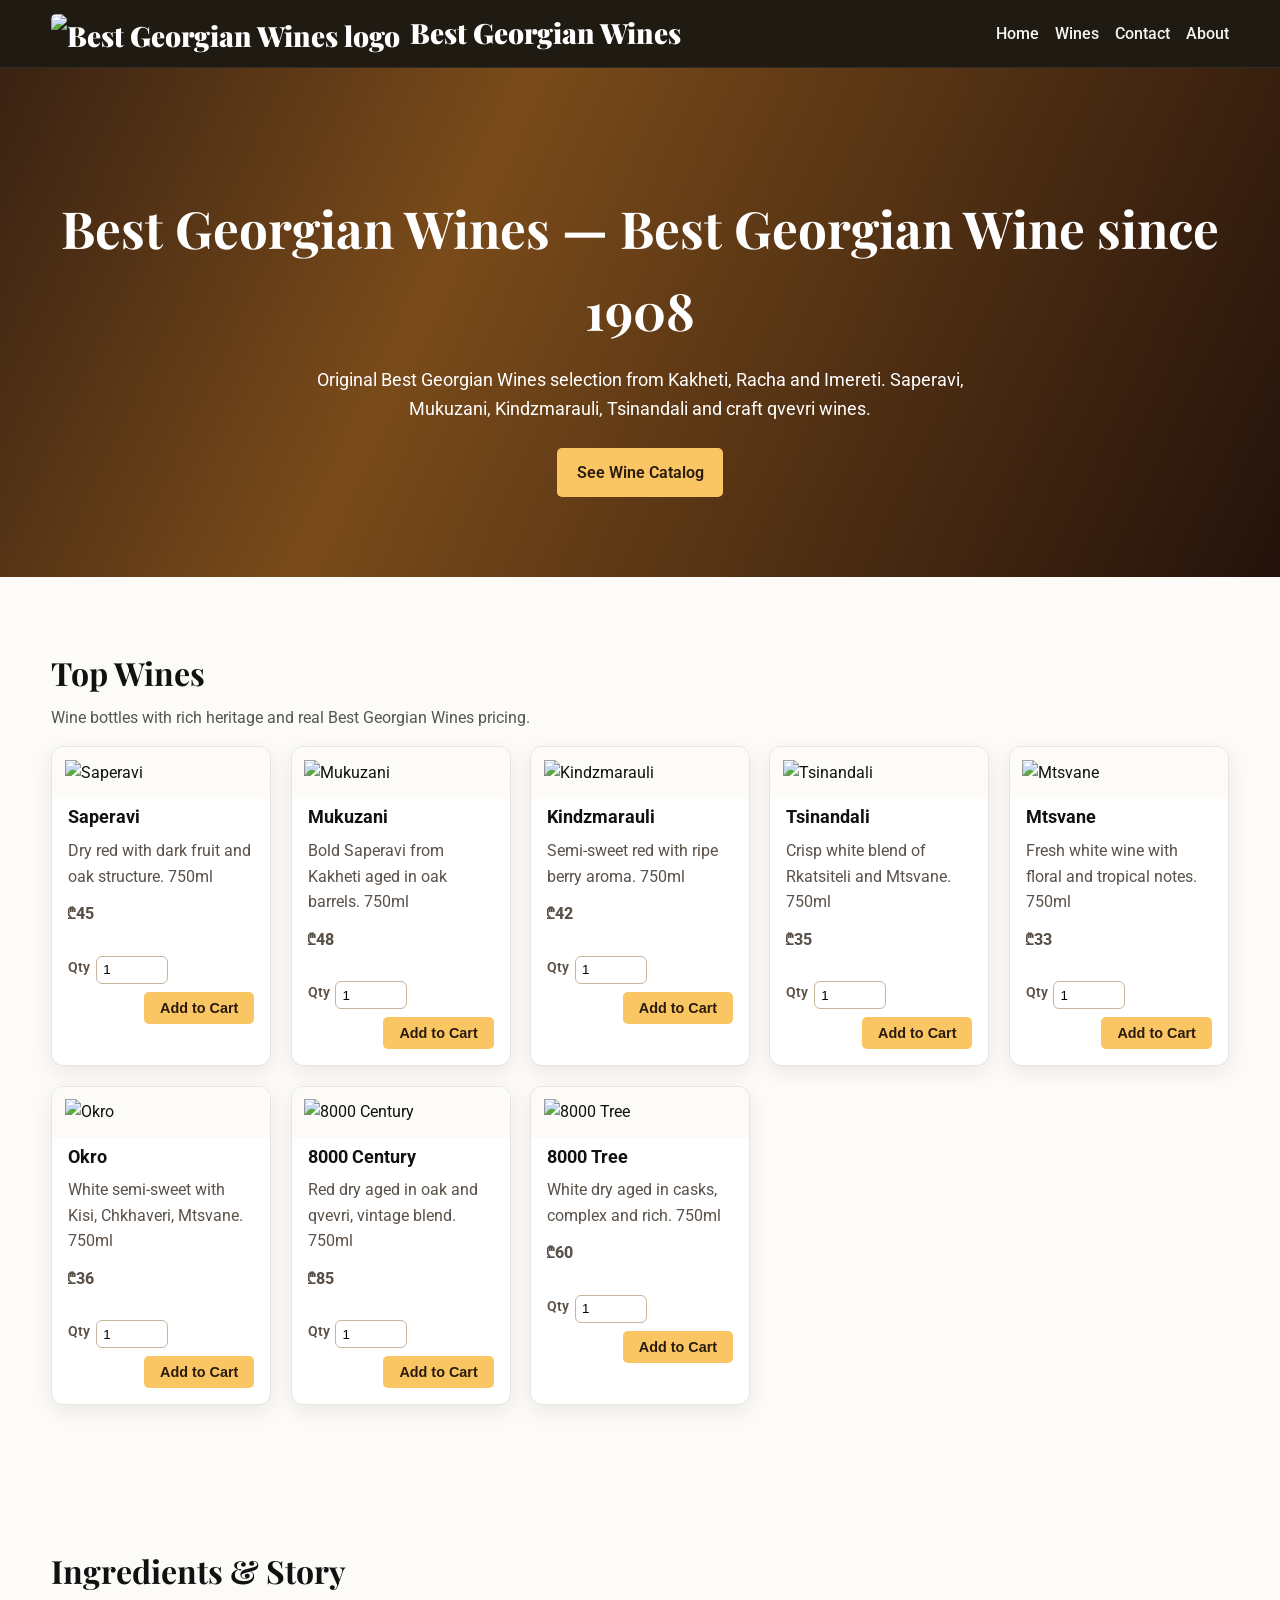
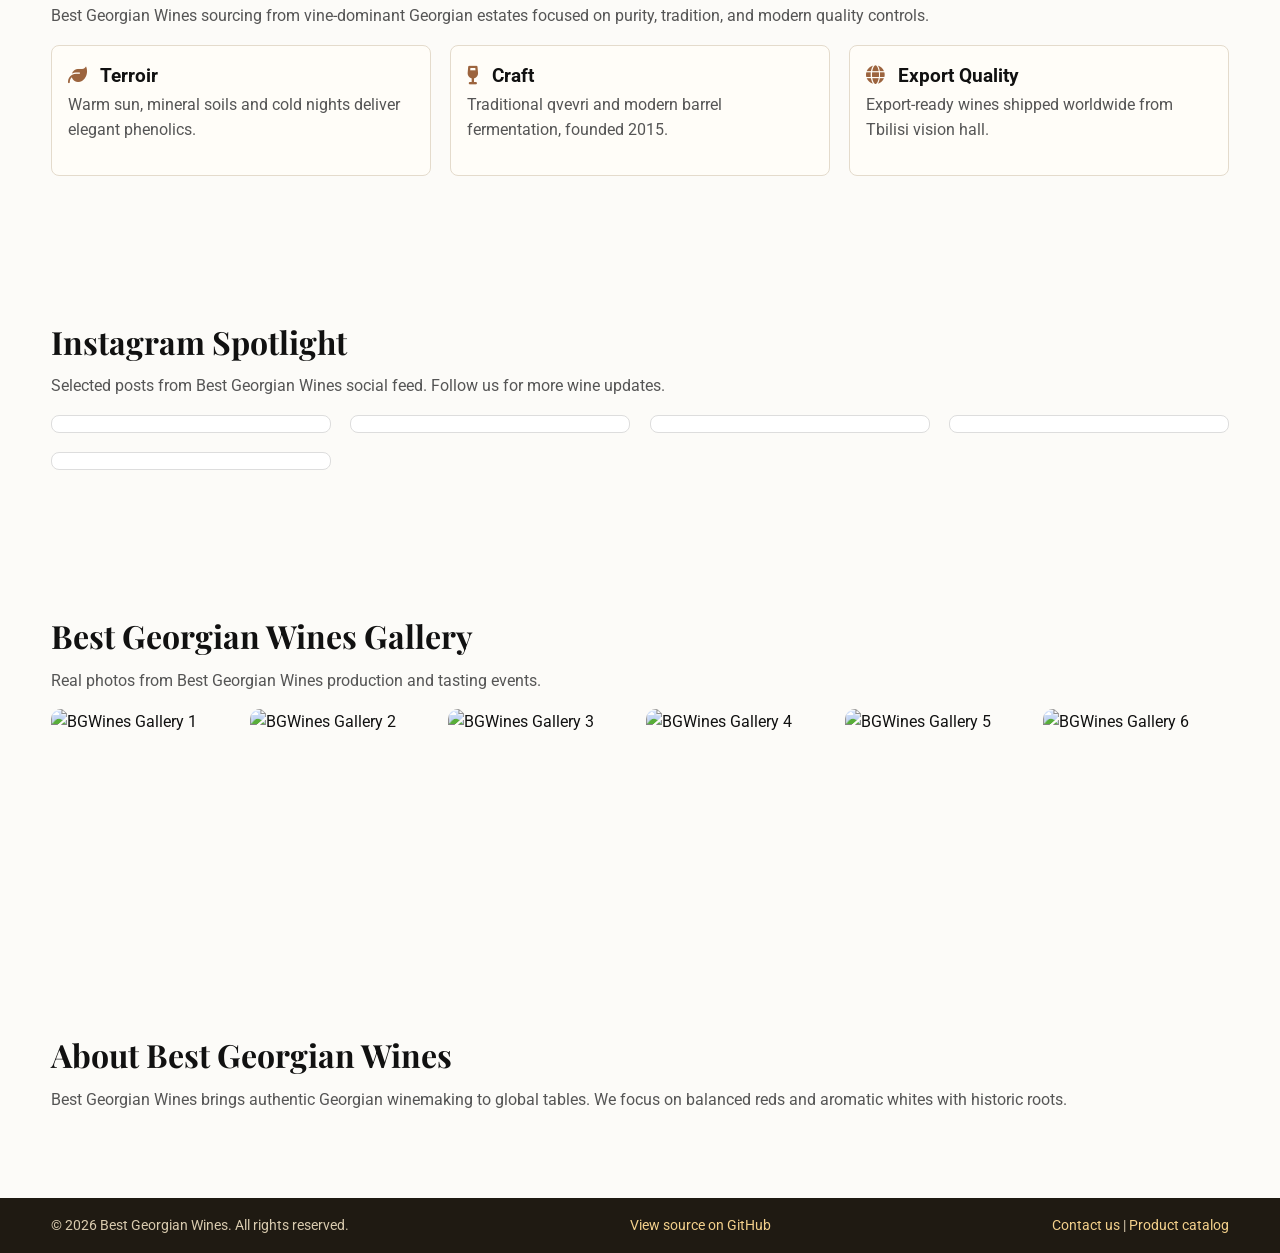
==== index.html @ 97e9dd84 "Add files via upload" ====
<!DOCTYPE html>
<html lang="en">
<head>
  <meta charset="UTF-8" />
  <meta name="viewport" content="width=device-width, initial-scale=1.0" />
  <title>Best Georgian Wines - Premium Georgian Wines</title>
  <meta name="description" content="Best Georgian Wines: Georgian wine shop with premium wine bottles, updated inventory, and fast delivery." />
  <meta name="keywords" content="Best Georgian Wines, Georgian wine, red wine, white wine, wine bottles, wine prices" />
  <meta name="author" content="Best Georgian Wines" />
  <meta property="og:title" content="Best Georgian Wines - Premium Georgian Wines" />
  <meta property="og:description" content="Discover Best Georgian Wines selection of Georgian wines with best value and quality." />
  <meta property="og:type" content="website" />
  <meta property="og:url" content="https://github.com/USERNAME/BGWines" />
  <meta property="og:image" content="https://www.bgw.com.ge/static/images/logo.png" />
  <link rel="stylesheet" href="styles.css" />
  <link rel="preconnect" href="https://fonts.googleapis.com" />
  <link rel="preconnect" href="https://fonts.gstatic.com" crossorigin />
  <link href="https://fonts.googleapis.com/css2?family=Playfair+Display:wght@600;700;900&family=Roboto:wght@300;400;500;700&display=swap" rel="stylesheet" />
  <link rel="stylesheet" href="https://cdnjs.cloudflare.com/ajax/libs/font-awesome/6.5.0/css/all.min.css" integrity="sha512-K45Kp3wMkV1c1zC3tYBf1laKA2wYqdzton27+6fGA6sTJsCBJ7NwtJwQvYUIK7pQ2N0eTG5XUuVJlenR4pI5FQ==" crossorigin="anonymous" referrerpolicy="no-referrer" />
</head>
<body>
  <header class="site-header">
    <div class="container header-inner">
      <a class="brand" href="index.html">
        <img class="brand-logo" src="https://www.bgw.com.ge/images/logo1.png" alt="Best Georgian Wines logo" /> Best Georgian Wines
      </a>
      <button class="burger" id="burgerBtn" aria-label="Toggle navigation">
        <span></span><span></span><span></span>
      </button>
      <nav class="main-nav" id="mainNav" aria-label="Main site navigation">
        <a href="index.html">Home</a>
        <a href="wines.html">Wines</a>
        <a href="contact.html">Contact</a>
        <a href="#about">About</a>
      </nav>
    </div>
  </header>

  <main>
    <section class="hero" id="home">
      <div class="container">
        <h1>Best Georgian Wines — Best Georgian Wine since 1908</h1>
        <p>Original Best Georgian Wines selection from Kakheti, Racha and Imereti. Saperavi, Mukuzani, Kindzmarauli, Tsinandali and craft qvevri wines.</p>
        <a class="btn" href="wines.html">See Wine Catalog</a>
      </div>
    </section>

    <section class="section" id="top-wines">
      <div class="container">
        <h2>Top Wines</h2>
        <p>Wine bottles with rich heritage and real Best Georgian Wines pricing.</p>
        <div class="grid cards">
          <article class="card">
            <img src="https://i.ibb.co/LRXdXp4/botli.png" alt="Saperavi" />
            <h3>Saperavi</h3>
            <p>Dry red with dark fruit and oak structure. 750ml</p>
            <p class="price">₾45</p>
            <button class="btn btn-sm" onclick="toastAlert('Added Saperavi to cart')">Add to Cart</button>
          </article>
          <article class="card">
            <img src="https://www.bgw.com.ge/wines/mukuzani.jpg" alt="Mukuzani" />
            <h3>Mukuzani</h3>
            <p>Bold Saperavi from Kakheti aged in oak barrels. 750ml</p>
            <p class="price">₾48</p>
            <button class="btn btn-sm" onclick="toastAlert('Added Mukuzani to cart')">Add to Cart</button>
          </article>
          <article class="card">
            <img src="https://www.bgw.com.ge/wines/kindzmarauli.png" alt="Kindzmarauli" />
            <h3>Kindzmarauli</h3>
            <p>Semi-sweet red with ripe berry aroma. 750ml</p>
            <p class="price">₾42</p>
            <button class="btn btn-sm" onclick="toastAlert('Added Kindzmarauli to cart')">Add to Cart</button>
          </article>
          <article class="card">
            <img src="https://www.bgw.com.ge/wines/tsinandali.jpg" alt="Tsinandali" />
            <h3>Tsinandali</h3>
            <p>Crisp white blend of Rkatsiteli and Mtsvane. 750ml</p>
            <p class="price">₾35</p>
            <button class="btn btn-sm" onclick="toastAlert('Added Tsinandali to cart')">Add to Cart</button>
          </article>
          <article class="card">
            <img src="https://www.bgw.com.ge/wines/mtsvane.png" alt="Mtsvane" />
            <h3>Mtsvane</h3>
            <p>Fresh white wine with floral and tropical notes. 750ml</p>
            <p class="price">₾33</p>
            <button class="btn btn-sm" onclick="toastAlert('Added Mtsvane to cart')">Add to Cart</button>
          </article>
          <article class="card">
            <img src="https://www.bgw.com.ge/wines/okro.png" alt="Okro" />
            <h3>Okro</h3>
            <p>White semi-sweet with Kisi, Chkhaveri, Mtsvane. 750ml</p>
            <p class="price">₾36</p>
            <button class="btn btn-sm" onclick="toastAlert('Added Okro to cart')">Add to Cart</button>
          </article>
          <article class="card">
            <img src="https://www.bgw.com.ge/wines/8000.png" alt="8000 Century" />
            <h3>8000 Century</h3>
            <p>Red dry aged in oak and qvevri, vintage blend. 750ml</p>
            <p class="price">₾85</p>
            <button class="btn btn-sm" onclick="toastAlert('Added 8000 Century to cart')">Add to Cart</button>
          </article>
          <article class="card">
            <img src="https://www.bgw.com.ge/wines/tree.png" alt="8000 Tree" />
            <h3>8000 Tree</h3>
            <p>White dry aged in casks, complex and rich. 750ml</p>
            <p class="price">₾60</p>
            <button class="btn btn-sm" onclick="toastAlert('Added 8000 Tree to cart')">Add to Cart</button>
          </article>
        </div>
      </div>
    </section>

    <section class="section" id="wine-ingredients">
      <div class="container">
        <h2>Ingredients & Story</h2>
        <p>Best Georgian Wines sourcing from vine-dominant Georgian estates focused on purity, tradition, and modern quality controls.</p>
        <div class="grid info-grid">
          <article>
            <h3><i class="fa-solid fa-leaf"></i> Terroir</h3>
            <p>Warm sun, mineral soils and cold nights deliver elegant phenolics.</p>
          </article>
          <article>
            <h3><i class="fa-solid fa-wine-glass"></i> Craft</h3>
            <p>Traditional qvevri and modern barrel fermentation, founded 2015.</p>
          </article>
          <article>
            <h3><i class="fa-solid fa-globe"></i> Export Quality</h3>
            <p>Export-ready wines shipped worldwide from Tbilisi vision hall.</p>
          </article>
        </div>
      </div>
    </section>

    <section class="section" id="instagram">
      <div class="container">
        <h2>Instagram Spotlight</h2>
        <p>Selected posts from Best Georgian Wines social feed. Follow us for more wine updates.</p>
        <div class="grid instagram-grid">
          <div class="insta-card">
            <blockquote class="instagram-media" data-instgrm-permalink="https://www.instagram.com/p/CCD2QFFBnHV/" data-instgrm-version="14"></blockquote>
          </div>
          <div class="insta-card">
            <blockquote class="instagram-media" data-instgrm-permalink="https://www.instagram.com/p/CAfWMeUnez_/" data-instgrm-version="14"></blockquote>
          </div>
          <div class="insta-card">
            <blockquote class="instagram-media" data-instgrm-permalink="https://www.instagram.com/p/BkyDo7dBU_l/" data-instgrm-version="14"></blockquote>
          </div>
          <div class="insta-card">
            <blockquote class="instagram-media" data-instgrm-permalink="https://www.instagram.com/p/BeM6cTvhVzN/" data-instgrm-version="14"></blockquote>
          </div>
          <div class="insta-card">
            <blockquote class="instagram-media" data-instgrm-permalink="https://www.instagram.com/p/BXiFgDPglPr/" data-instgrm-version="14"></blockquote>
          </div>
        </div>
      </div>
    </section>

    <section class="section" id="gallery">
      <div class="container">
        <h2>Best Georgian Wines Gallery</h2>
        <p>Real photos from Best Georgian Wines production and tasting events.</p>
        <div class="grid gallery-grid">
          <img src="https://www.bgw.com.ge/gallery/1.jpeg" alt="BGWines Gallery 1" />
          <img src="https://www.bgw.com.ge/gallery/2.jpeg" alt="BGWines Gallery 2" />
          <img src="https://www.bgw.com.ge/gallery/3.jpeg" alt="BGWines Gallery 3" />
          <img src="https://www.bgw.com.ge/gallery/4.jpeg" alt="BGWines Gallery 4" />
          <img src="https://www.bgw.com.ge/gallery/5.jpeg" alt="BGWines Gallery 5" />
          <img src="https://www.bgw.com.ge/gallery/6.jpeg" alt="BGWines Gallery 6" />
        </div>
      </div>
    </section>

    <section class="section" id="about">
      <div class="container">
        <h2>About Best Georgian Wines</h2>
        <p>Best Georgian Wines brings authentic Georgian winemaking to global tables. We focus on balanced reds and aromatic whites with historic roots.</p>
      </div>
    </section>
  </main>

  <footer class="site-footer">
    <div class="container footer-inner">
      <p>© 2026 Best Georgian Wines. All rights reserved.</p>
      <p><a href="https://github.com/USERNAME/BGWines" target="_blank" rel="noopener noreferrer">View source on GitHub</a></p>
      <p><a href="contact.html">Contact us</a> | <a href="wines.html">Product catalog</a></p>
    </div>
  </footer>

  <script async src="https://www.instagram.com/embed.js"></script>
  <script src="script.js" defer></script>
</body>
</html>
---- styles.css ----
/* Global styles */
* {box-sizing: border-box; margin: 0; padding: 0;}
html {font-family: 'Roboto', sans-serif; color: #111; scroll-behavior: smooth; }
body {line-height: 1.6; background: #fcfbf8; min-height: 100vh; }
.container {width: min(1200px, 92%); margin: 0 auto;}
.site-header {background: #1f1a12; color: #fff; position: sticky; top: 0; z-index: 100; border-bottom: 1px solid rgba(255,255,255,.08);}
.header-inner {display: flex; justify-content: space-between; align-items: center; gap: 1rem; padding: 0.7rem 0;}
.brand {font-family: 'Playfair Display', serif; font-size: 1.75rem; text-decoration: none; color: #fff; font-weight: 900; display: inline-flex; align-items: center; gap: 0.6rem;}
.brand-logo {height: 40px; width: auto; border-radius: 5px;}
.main-nav {display: flex; gap: 1rem; align-items: center;}
.main-nav a {text-decoration: none; color: #f4f4f2; font-weight: 500; position: relative;}
.main-nav a:hover, .main-nav a:focus {color: #f3d08b;}
.main-nav a::after {content: ''; position: absolute; left: 0; bottom: -4px; height: 2px; width: 0; background: #f3d08b; transition: width 0.25s ease;}
.main-nav a:hover::after, .main-nav a:focus::after {width: 100%;}
.burger {display: none; background: transparent; border: none; flex-direction: column; gap: 5px; cursor: pointer;}
.burger span {width: 24px; height: 3px; background: #fff; border-radius: 2px; display: block; transition: transform 0.25s ease;}
.hero {padding: 120px 0 80px; background: linear-gradient(115deg, #392212 0%, #7a4b1a 35%, #23120b 100%); color: #fff;}
.hero .container {text-align: center;}
.hero h1 {font-size: clamp(2rem, 5vw, 3.2rem); margin-bottom: 0.8rem; font-family: 'Playfair Display', serif;}
.hero p {font-size: 1.15rem; max-width: 700px; margin: 0 auto 1.5rem;}
.btn {display: inline-flex; align-items: center; justify-content: center; background: #f9c663; color: #2a1b0f; padding: 0.75rem 1.2rem; border: 0; border-radius: 5px; cursor: pointer; text-decoration: none; font-weight: 600; transition: transform 0.25s ease, background 0.25s ease;}
.btn:hover, .btn:focus {transform: translateY(-2px); background: #fee0a8;}
.btn-sm {padding: 0.5rem 1rem; font-size: 0.9rem;}
.section {padding: 70px 0;}
.section h2 {font-family: 'Playfair Display', serif; font-size: 2rem; margin-bottom: 0.4rem;}
.section p {margin-bottom: 1rem; color: #555;}
.grid {display: grid; gap: 1.2rem;}
.cards {grid-template-columns: repeat(auto-fit, minmax(220px, 1fr));}
.card {background: #fff; border: 1px solid #e7e4e1; border-radius: 12px; overflow: hidden; box-shadow: 0 6px 20px rgba(21,17,14,0.08); transition: transform 0.25s ease, box-shadow 0.25s ease;}
.card:hover {transform: translateY(-6px); box-shadow: 0 10px 26px rgba(21,17,14,0.12);}
.card img {width: 100%; max-height: 220px; height: auto; object-fit: contain; display: block; padding: 0.8rem; background: #fcfbf8;}
.card h3 {margin: 0.3rem 1rem 0.4rem; font-size: 1.1rem;}
.card p {margin: 0 1rem 0.75rem; color: #5a5149;}
.card-actions {margin: 0 1rem 1rem; display: flex; align-items: center; gap: 0.5rem; flex-wrap: wrap;}
.card-actions label {font-size: 0.85rem; color: #5e5147; display: flex; align-items: center; gap: 0.35rem;}
.qty-input {width: 72px; padding: 0.35rem 0.4rem; border: 1px solid #c7b49d; border-radius: 6px;}
.card-actions button {margin-left: auto;}
.price {margin: 0 1rem 1rem; font-weight: 800; color: #8f3622;}
.info-grid {grid-template-columns: repeat(auto-fit, minmax(180px, 1fr));}
.info-grid article {border: 1px solid #e4dbcc; padding: 1rem; background: #fffdf8; border-radius: 8px;}
.info-grid i {color: #9c643e; margin-right: 0.5rem;}
.instagram-grid {grid-template-columns: repeat(auto-fit, minmax(250px, 1fr));}
.insta-card {background: #fff; border: 1px solid #ddd; border-radius: 8px; padding: 0.5rem;}
.instagram-showcase {display: grid; grid-template-columns: 1.8fr 1fr; gap: 1rem; align-items: start;}
.instagram-showcase .instagram-big img, .instagram-showcase .instagram-side img {width: 100%; height: auto; border-radius: 10px; object-fit: cover;}
.instagram-showcase .instagram-side {display: grid; grid-template-columns: 1fr; gap: 0.8rem;}
.instagram-showcase .instagram-side a {display: block;}
.gallery-grid {grid-template-columns: repeat(auto-fit,minmax(160px,1fr)); gap: 0.8rem;}
.gallery-grid img {width: 100%; border-radius: 10px; object-fit: cover; height: 180px;}
.site-footer {background: #1f1a12; color: #d8caae; padding: 1rem 0;}
.footer-inner {display: flex; justify-content: space-between; align-items: center; gap: 1rem; flex-wrap: wrap; font-size: 0.9rem;}
.footer-inner a {color: #f3d08b; text-decoration: none;}
.footer-inner a:hover {text-decoration: underline;}
.contact-info {margin-top: 1.5rem; color: #3d3328;}
.contact-info p {margin: 0.5rem 0;}
.contact-info i {margin-right: 0.5rem;}
form {margin-top: 1rem; background: #fff; padding: 1rem; border: 1px solid #ded6c8; border-radius: 8px;}
label {display: block; margin-top: 0.8rem; font-weight: 600; color: #2d2319;}
input, textarea {width: 100%; padding: 0.7rem; margin-top: 0.25rem; border: 1px solid #b2a697; border-radius: 6px;}
input:focus, textarea:focus {outline: 2px solid #f3d08b; border-color: #d6b58b;}
@media (max-width: 1024px) { .header-inner {padding: 0.7rem 0; } }
@media (max-width: 768px) {
  .main-nav {position: absolute; top: 64px; right: 0; background: #1f1a12; flex-direction: column; width: 220px; height: 0; overflow: hidden; transition: height 0.3s ease; border-left: 1px solid rgba(255,255,255,.1);}
  .main-nav.open {height: 180px;}
  .main-nav a {padding: 0.75rem 1rem;}
  .burger {display: flex;}
  .hero {padding: 100px 0 60px;}
  .footer-inner {flex-direction: column; text-align: center;}
}
@media (max-width: 480px) {
  .hero p {font-size: 1rem;}
  .section h2 {font-size: 1.6rem;}
  .cards {grid-template-columns: 1fr;}
}
@media (max-width: 320px) {
  .brand {font-size: 1.4rem;}
  .hero h1 {font-size: 1.8rem;}
  .btn {padding: 0.6rem 1rem;}
}
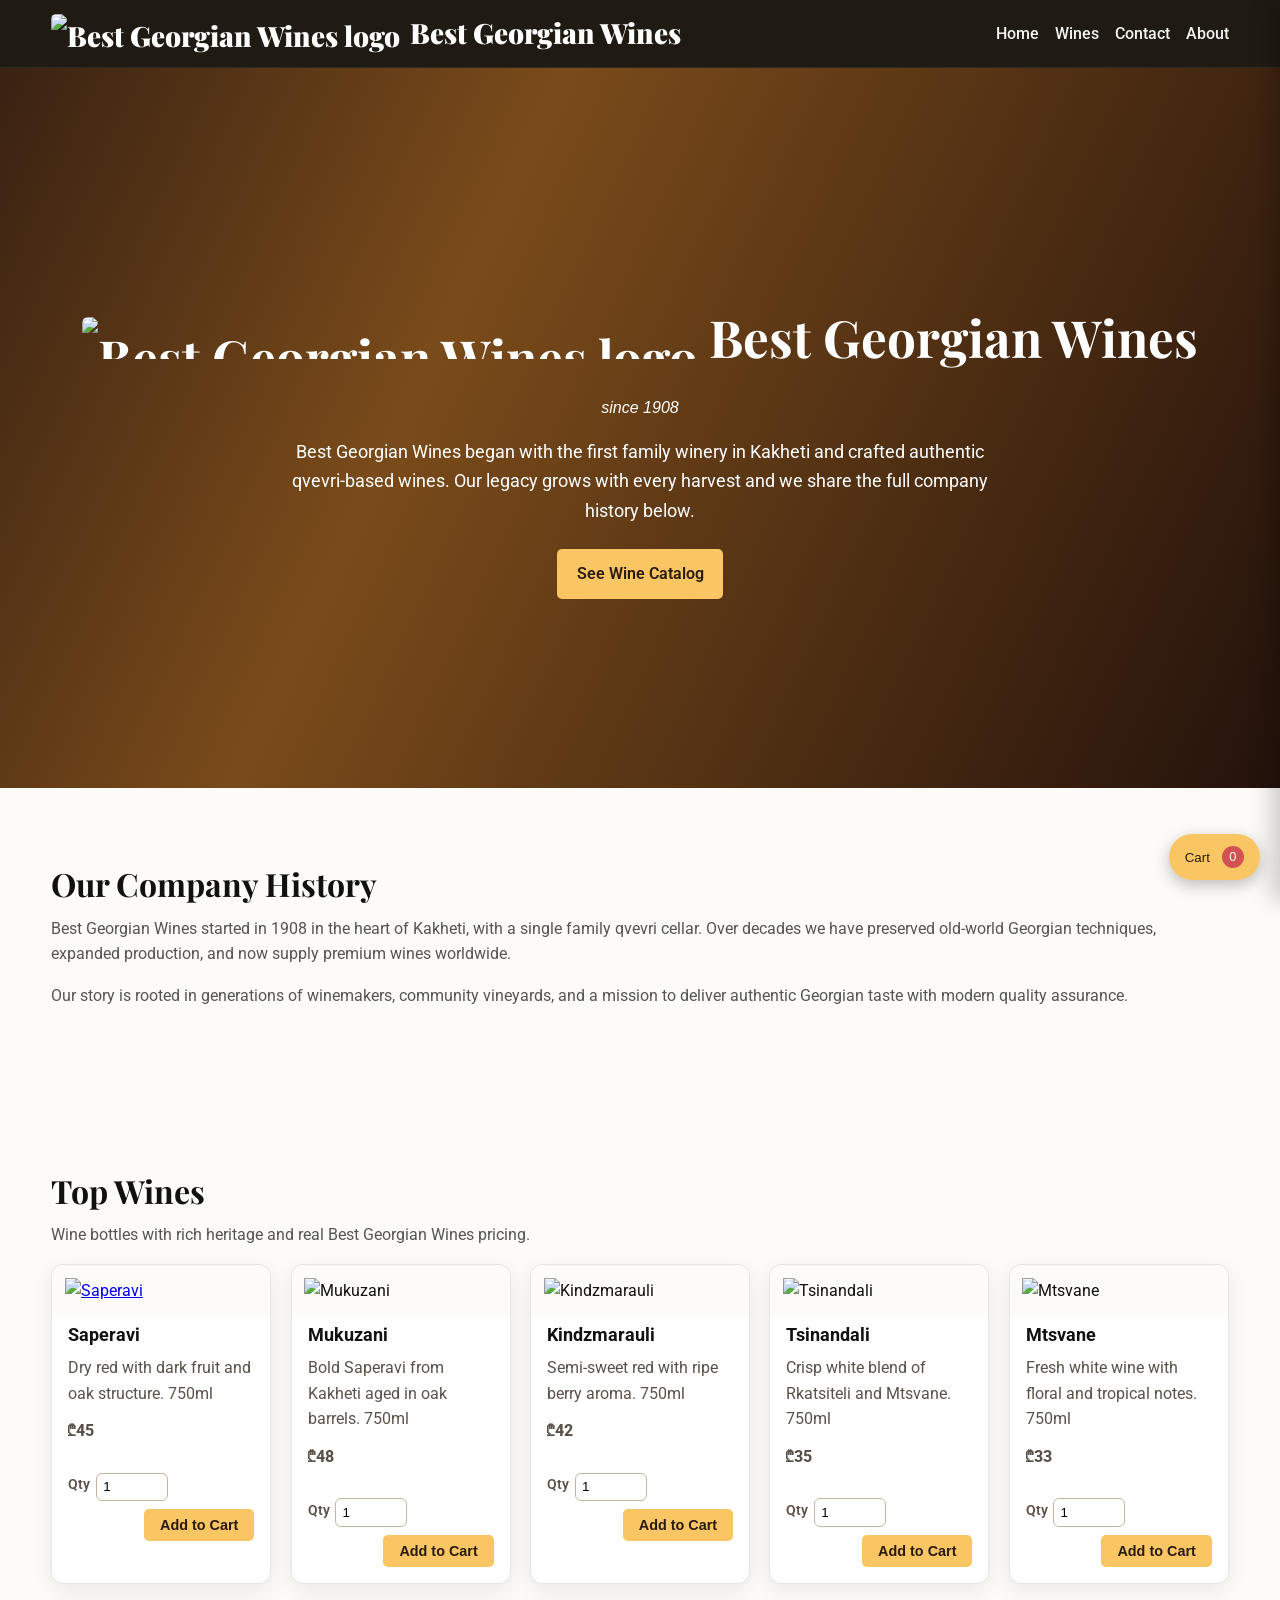
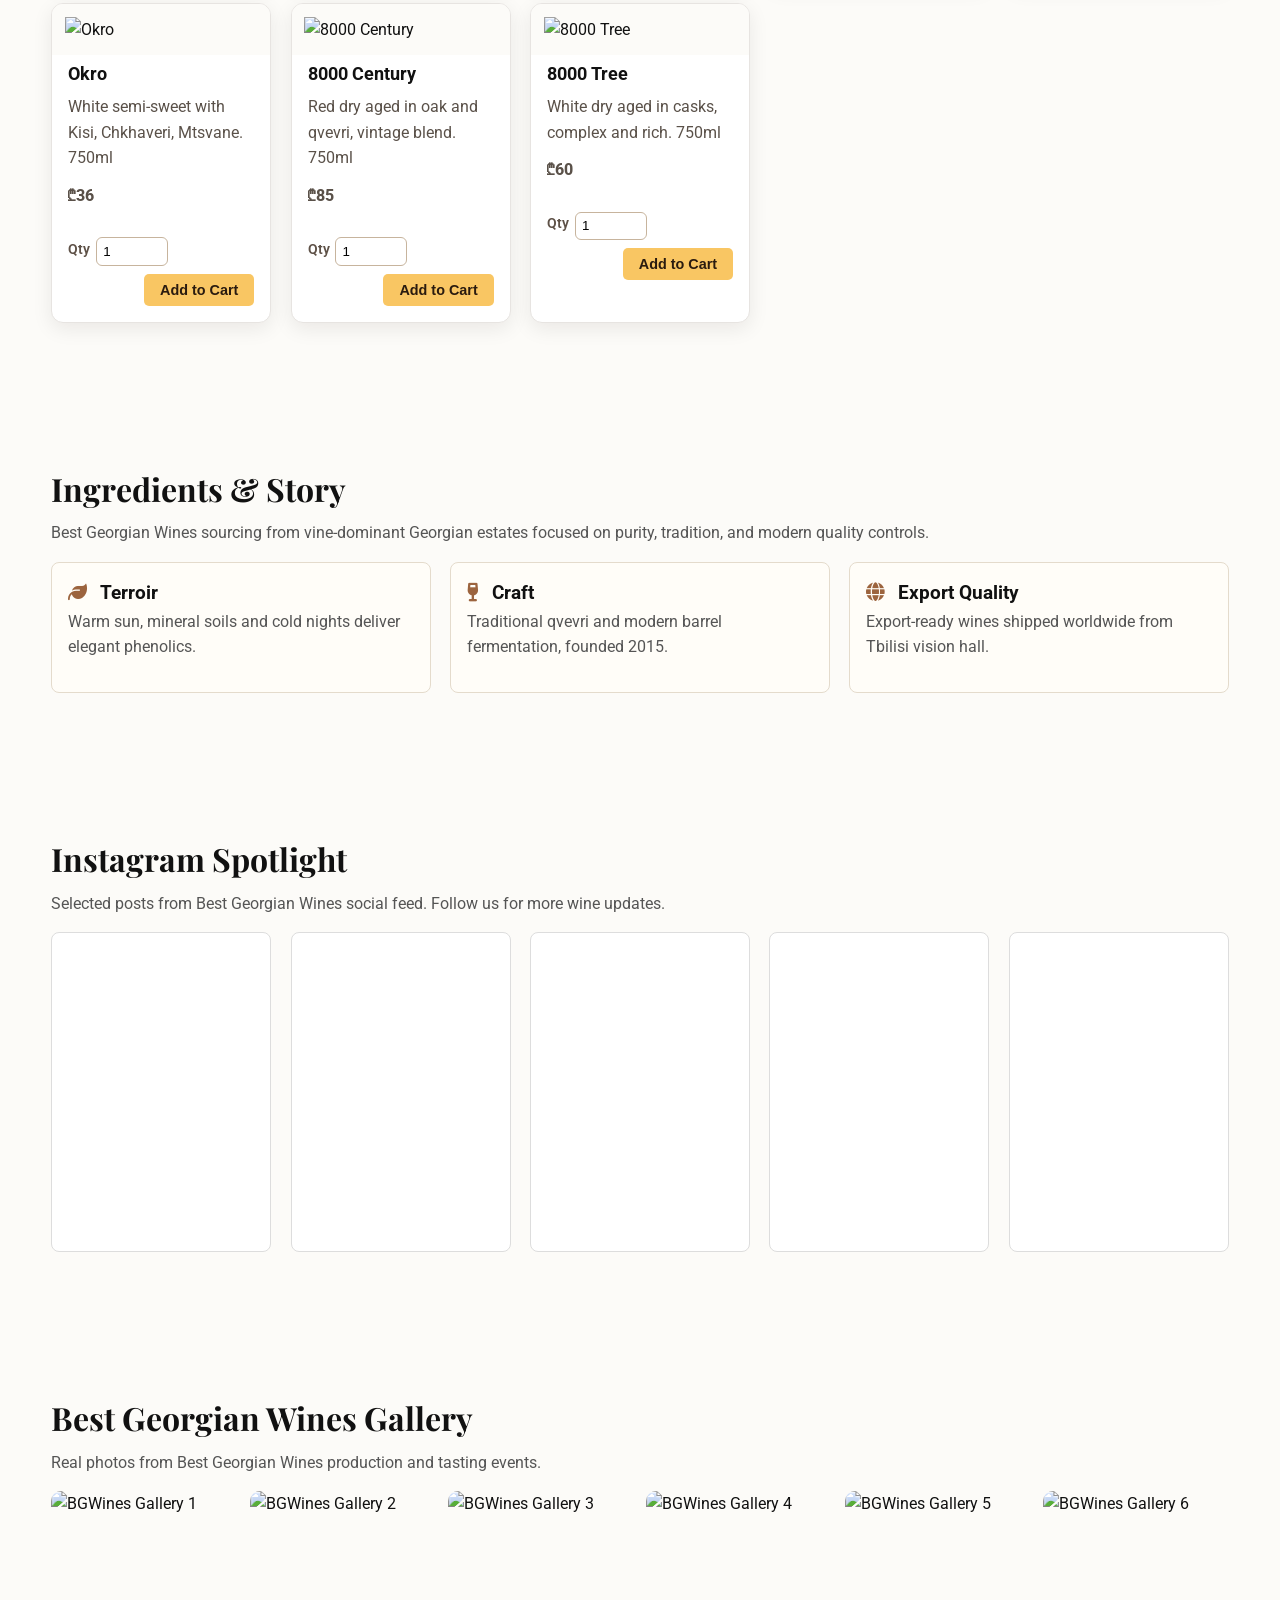
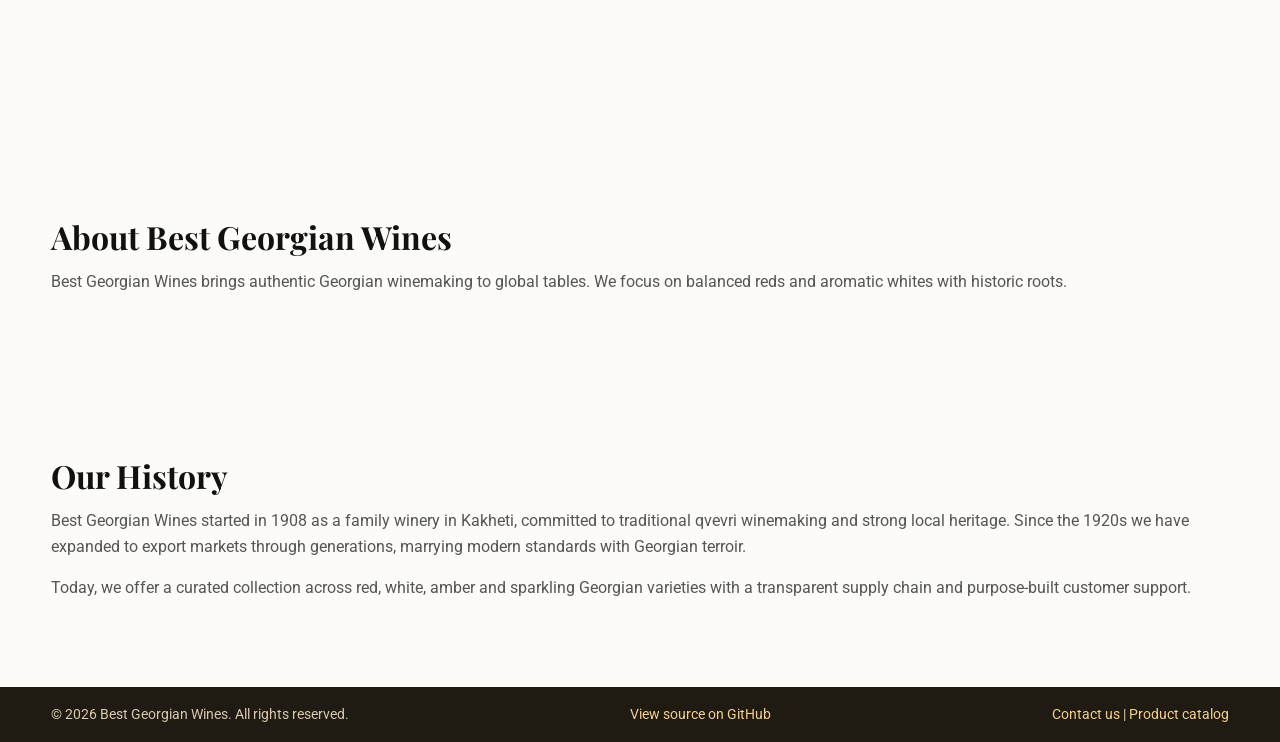
==== commit 0045f54e: "Add files via upload" ====
--- a/index.html
+++ b/index.html
@@ -19,6 +19,13 @@
   <link rel="stylesheet" href="https://cdnjs.cloudflare.com/ajax/libs/font-awesome/6.5.0/css/all.min.css" integrity="sha512-K45Kp3wMkV1c1zC3tYBf1laKA2wYqdzton27+6fGA6sTJsCBJ7NwtJwQvYUIK7pQ2N0eTG5XUuVJlenR4pI5FQ==" crossorigin="anonymous" referrerpolicy="no-referrer" />
 </head>
 <body>
+  <div id="cartSidebar" class="cart-sidebar" aria-label="Shopping cart sidebar">
+    <div class="title">Cart <button style="float:right;border:none;background:transparent;font-size:1.1rem;cursor:pointer;" onclick="toggleCartSidebar()">×</button></div>
+    <div id="sidebarCartContents"><p>Your cart is empty.</p></div>
+    <div id="sidebarCartTotal"></div>
+    <button class="btn btn-sm" onclick="clearCart()" style="margin-top:0.8rem;">Clear Cart</button>
+  </div>
+  <button class="cart-sidebar-toggle" onclick="toggleCartSidebar()">Cart <span id="cartBadge">0</span></button>
   <header class="site-header">
     <div class="container header-inner">
       <a class="brand" href="index.html">
@@ -39,9 +46,18 @@
   <main>
     <section class="hero" id="home">
       <div class="container">
-        <h1>Best Georgian Wines — Best Georgian Wine since 1908</h1>
-        <p>Original Best Georgian Wines selection from Kakheti, Racha and Imereti. Saperavi, Mukuzani, Kindzmarauli, Tsinandali and craft qvevri wines.</p>
-        <a class="btn" href="wines.html">See Wine Catalog</a>
+        <h1><img class="hero-logo" src="https://www.bgw.com.ge/images/logo1.png" alt="Best Georgian Wines logo" /> Best Georgian Wines</h1>
+        <p class="since-text">since 1908</p>
+        <p>Best Georgian Wines began with the first family winery in Kakheti and crafted authentic qvevri-based wines. Our legacy grows with every harvest and we share the full company history below.</p>
+        <a class="btn" href="wines.html" id="catalogButton">See Wine Catalog</a>
+      </div>
+    </section>
+
+    <section class="section" id="history">
+      <div class="container">
+        <h2>Our Company History</h2>
+        <p>Best Georgian Wines started in 1908 in the heart of Kakheti, with a single family qvevri cellar. Over decades we have preserved old-world Georgian techniques, expanded production, and now supply premium wines worldwide.</p>
+        <p>Our story is rooted in generations of winemakers, community vineyards, and a mission to deliver authentic Georgian taste with modern quality assurance.</p>
       </div>
     </section>
 
@@ -51,60 +67,60 @@
         <p>Wine bottles with rich heritage and real Best Georgian Wines pricing.</p>
         <div class="grid cards">
           <article class="card">
-            <img src="https://i.ibb.co/LRXdXp4/botli.png" alt="Saperavi" />
-            <h3>Saperavi</h3>
+            <a href="wine.html?wine=Saperavi"><img src="https://i.ibb.co/LRXdXp4/botli.png" alt="Saperavi" /></a>
+            <h3><a href="wine.html?wine=Saperavi" class="wine-detail-link">Saperavi</a></h3>
             <p>Dry red with dark fruit and oak structure. 750ml</p>
             <p class="price">₾45</p>
-            <button class="btn btn-sm" onclick="toastAlert('Added Saperavi to cart')">Add to Cart</button>
+            <button class="btn btn-sm" onclick="addToCart('Saperavi',45,1)">Add to Cart</button>
           </article>
           <article class="card">
             <img src="https://www.bgw.com.ge/wines/mukuzani.jpg" alt="Mukuzani" />
             <h3>Mukuzani</h3>
             <p>Bold Saperavi from Kakheti aged in oak barrels. 750ml</p>
             <p class="price">₾48</p>
-            <button class="btn btn-sm" onclick="toastAlert('Added Mukuzani to cart')">Add to Cart</button>
+            <button class="btn btn-sm" onclick="addToCart('Mukuzani',48,1)">Add to Cart</button>
           </article>
           <article class="card">
             <img src="https://www.bgw.com.ge/wines/kindzmarauli.png" alt="Kindzmarauli" />
             <h3>Kindzmarauli</h3>
             <p>Semi-sweet red with ripe berry aroma. 750ml</p>
             <p class="price">₾42</p>
-            <button class="btn btn-sm" onclick="toastAlert('Added Kindzmarauli to cart')">Add to Cart</button>
+            <button class="btn btn-sm" onclick="addToCart('Kindzmarauli',42,1)">Add to Cart</button>
           </article>
           <article class="card">
             <img src="https://www.bgw.com.ge/wines/tsinandali.jpg" alt="Tsinandali" />
             <h3>Tsinandali</h3>
             <p>Crisp white blend of Rkatsiteli and Mtsvane. 750ml</p>
             <p class="price">₾35</p>
-            <button class="btn btn-sm" onclick="toastAlert('Added Tsinandali to cart')">Add to Cart</button>
+            <button class="btn btn-sm" onclick="addToCart('Tsinandali',35,1)">Add to Cart</button>
           </article>
           <article class="card">
             <img src="https://www.bgw.com.ge/wines/mtsvane.png" alt="Mtsvane" />
             <h3>Mtsvane</h3>
             <p>Fresh white wine with floral and tropical notes. 750ml</p>
             <p class="price">₾33</p>
-            <button class="btn btn-sm" onclick="toastAlert('Added Mtsvane to cart')">Add to Cart</button>
+            <button class="btn btn-sm" onclick="addToCart('Mtsvane',33,1)">Add to Cart</button>
           </article>
           <article class="card">
             <img src="https://www.bgw.com.ge/wines/okro.png" alt="Okro" />
             <h3>Okro</h3>
             <p>White semi-sweet with Kisi, Chkhaveri, Mtsvane. 750ml</p>
             <p class="price">₾36</p>
-            <button class="btn btn-sm" onclick="toastAlert('Added Okro to cart')">Add to Cart</button>
+            <button class="btn btn-sm" onclick="addToCart('Okro',36,1)">Add to Cart</button>
           </article>
           <article class="card">
             <img src="https://www.bgw.com.ge/wines/8000.png" alt="8000 Century" />
             <h3>8000 Century</h3>
             <p>Red dry aged in oak and qvevri, vintage blend. 750ml</p>
             <p class="price">₾85</p>
-            <button class="btn btn-sm" onclick="toastAlert('Added 8000 Century to cart')">Add to Cart</button>
+            <button class="btn btn-sm" onclick="addToCart('8000 Century',85,1)">Add to Cart</button>
           </article>
           <article class="card">
             <img src="https://www.bgw.com.ge/wines/tree.png" alt="8000 Tree" />
             <h3>8000 Tree</h3>
             <p>White dry aged in casks, complex and rich. 750ml</p>
             <p class="price">₾60</p>
-            <button class="btn btn-sm" onclick="toastAlert('Added 8000 Tree to cart')">Add to Cart</button>
+            <button class="btn btn-sm" onclick="addToCart('8000 Tree',60,1)">Add to Cart</button>
           </article>
         </div>
       </div>
@@ -176,6 +192,13 @@
         <p>Best Georgian Wines brings authentic Georgian winemaking to global tables. We focus on balanced reds and aromatic whites with historic roots.</p>
       </div>
     </section>
+    <section class="section" id="history">
+      <div class="container">
+        <h2>Our History</h2>
+        <p>Best Georgian Wines started in 1908 as a family winery in Kakheti, committed to traditional qvevri winemaking and strong local heritage. Since the 1920s we have expanded to export markets through generations, marrying modern standards with Georgian terroir.</p>
+        <p>Today, we offer a curated collection across red, white, amber and sparkling Georgian varieties with a transparent supply chain and purpose-built customer support.</p>
+      </div>
+    </section>
   </main>
 
   <footer class="site-footer">
--- a/styles.css
+++ b/styles.css
@@ -14,9 +14,11 @@
 .main-nav a:hover::after, .main-nav a:focus::after {width: 100%;}
 .burger {display: none; background: transparent; border: none; flex-direction: column; gap: 5px; cursor: pointer;}
 .burger span {width: 24px; height: 3px; background: #fff; border-radius: 2px; display: block; transition: transform 0.25s ease;}
-.hero {padding: 120px 0 80px; background: linear-gradient(115deg, #392212 0%, #7a4b1a 35%, #23120b 100%); color: #fff;}
+.hero {padding: 120px 0 80px; background: linear-gradient(115deg, #392212 0%, #7a4b1a 35%, #23120b 100%); color: #fff; display:flex; align-items:center; justify-content:center; min-height: 80vh;}
 .hero .container {text-align: center;}
-.hero h1 {font-size: clamp(2rem, 5vw, 3.2rem); margin-bottom: 0.8rem; font-family: 'Playfair Display', serif;}
+.hero h1 {font-size: clamp(2rem, 5vw, 3.2rem); margin-bottom: 0.8rem; font-family: 'Playfair Display', serif; display: inline-flex; align-items: center; justify-content: center; gap: 0.65rem;}
+.hero .hero-logo {height: 42px; width: auto; border-radius: 6px;}
+.hero .since-text {font-size: 1rem; margin: 0.2rem auto 1rem; font-style: italic; color: #fff; text-align: center;}
 .hero p {font-size: 1.15rem; max-width: 700px; margin: 0 auto 1.5rem;}
 .btn {display: inline-flex; align-items: center; justify-content: center; background: #f9c663; color: #2a1b0f; padding: 0.75rem 1.2rem; border: 0; border-radius: 5px; cursor: pointer; text-decoration: none; font-weight: 600; transition: transform 0.25s ease, background 0.25s ease;}
 .btn:hover, .btn:focus {transform: translateY(-2px); background: #fee0a8;}
@@ -30,17 +32,66 @@
 .card:hover {transform: translateY(-6px); box-shadow: 0 10px 26px rgba(21,17,14,0.12);}
 .card img {width: 100%; max-height: 220px; height: auto; object-fit: contain; display: block; padding: 0.8rem; background: #fcfbf8;}
 .card h3 {margin: 0.3rem 1rem 0.4rem; font-size: 1.1rem;}
+.card h3 a {color: #2a1b0f; text-decoration: none;}
+.card h3 a:hover {text-decoration: underline;}
 .card p {margin: 0 1rem 0.75rem; color: #5a5149;}
 .card-actions {margin: 0 1rem 1rem; display: flex; align-items: center; gap: 0.5rem; flex-wrap: wrap;}
+.wine-detail {display:grid;grid-template-columns:1fr 1fr;gap:1.4rem;align-items:start;}
+.wine-detail img {width:100%;max-width:480px;height:auto;object-fit:contain;border-radius:10px;}
+.wine-detail .details {padding:0.5rem 0;}
+@media (max-width:768px){.wine-detail{grid-template-columns:1fr;}}
 .card-actions label {font-size: 0.85rem; color: #5e5147; display: flex; align-items: center; gap: 0.35rem;}
 .qty-input {width: 72px; padding: 0.35rem 0.4rem; border: 1px solid #c7b49d; border-radius: 6px;}
 .card-actions button {margin-left: auto;}
+.cart-content {background: #fff; border: 1px solid #d8d0c3; border-radius: 8px; padding: 0.75rem; margin-bottom: 0.75rem;}
+.cart-item {display: grid; grid-template-columns: 1fr auto auto auto; gap: 0.5rem; align-items: center; margin-bottom: 0.5rem;}
+.cart-item span {font-size: 0.9rem;}
+#cartStatus {font-size: 0.95rem; color: #5a5149; margin-bottom: 0.6rem;}
+#clearCartBtn {margin-top: 0.5rem;}
+.cart-sidebar-toggle {
+  position: fixed;
+  right: 20px;
+  bottom: 20px;
+  z-index: 200;
+  border: none;
+  background: #f9c663;
+  color: #2a1b0f;
+  border-radius: 50px;
+  padding: 0.75rem 1rem;
+  box-shadow: 0 5px 16px rgba(0,0,0,0.25);
+  cursor: pointer;
+}
+.cart-sidebar {
+  position: fixed;
+  right: -320px;
+  top: 0;
+  width: 320px;
+  height: 100%;
+  background: #fff;
+  border-left: 1px solid #ddd;
+  box-shadow: -8px 0 22px rgba(0,0,0,0.2);
+  transition: right 0.3s ease;
+  z-index: 150;
+  padding: 1rem;
+  overflow-y: auto;
+}
+.cart-sidebar.open {right: 0;}
+.cart-sidebar .title {font-weight: 700; margin-bottom: 0.5rem;}
+#sidebarCartTotal {font-weight: 700; margin-top: 0.8rem;}
+#cartBadge {background: #d15252; color: #fff; font-size: 0.8rem; border-radius: 50%; width: 1.4rem; height: 1.4rem; display: inline-flex; align-items: center; justify-content: center; margin-left: 0.5rem;}
+@media (max-width: 768px) { .cart-sidebar {width: 280px;}} 
+@media (max-width: 480px) { .cart-sidebar-toggle {right: 12px; bottom: 12px;}}
 .price {margin: 0 1rem 1rem; font-weight: 800; color: #8f3622;}
 .info-grid {grid-template-columns: repeat(auto-fit, minmax(180px, 1fr));}
 .info-grid article {border: 1px solid #e4dbcc; padding: 1rem; background: #fffdf8; border-radius: 8px;}
 .info-grid i {color: #9c643e; margin-right: 0.5rem;}
-.instagram-grid {grid-template-columns: repeat(auto-fit, minmax(250px, 1fr));}
-.insta-card {background: #fff; border: 1px solid #ddd; border-radius: 8px; padding: 0.5rem;}
+.instagram-grid {grid-template-columns: repeat(auto-fit, minmax(220px, 1fr));}
+.insta-card {background: #fff; border: 1px solid #ddd; border-radius: 8px; padding: 0; min-height: 320px; display: flex; align-items: stretch; justify-content: stretch; overflow: hidden; position: relative;}
+.insta-card link, .insta-card blockquote {flex: 1 1 auto; min-height: 220px;}
+.insta-card img {width: 100%; height: 100%; object-fit: cover; display: block;}
+.insta-card blockquote {width: 100%; min-height: 220px;}
+.insta-card:hover {border-color: #b08542;}
+
 .instagram-showcase {display: grid; grid-template-columns: 1.8fr 1fr; gap: 1rem; align-items: start;}
 .instagram-showcase .instagram-big img, .instagram-showcase .instagram-side img {width: 100%; height: auto; border-radius: 10px; object-fit: cover;}
 .instagram-showcase .instagram-side {display: grid; grid-template-columns: 1fr; gap: 0.8rem;}
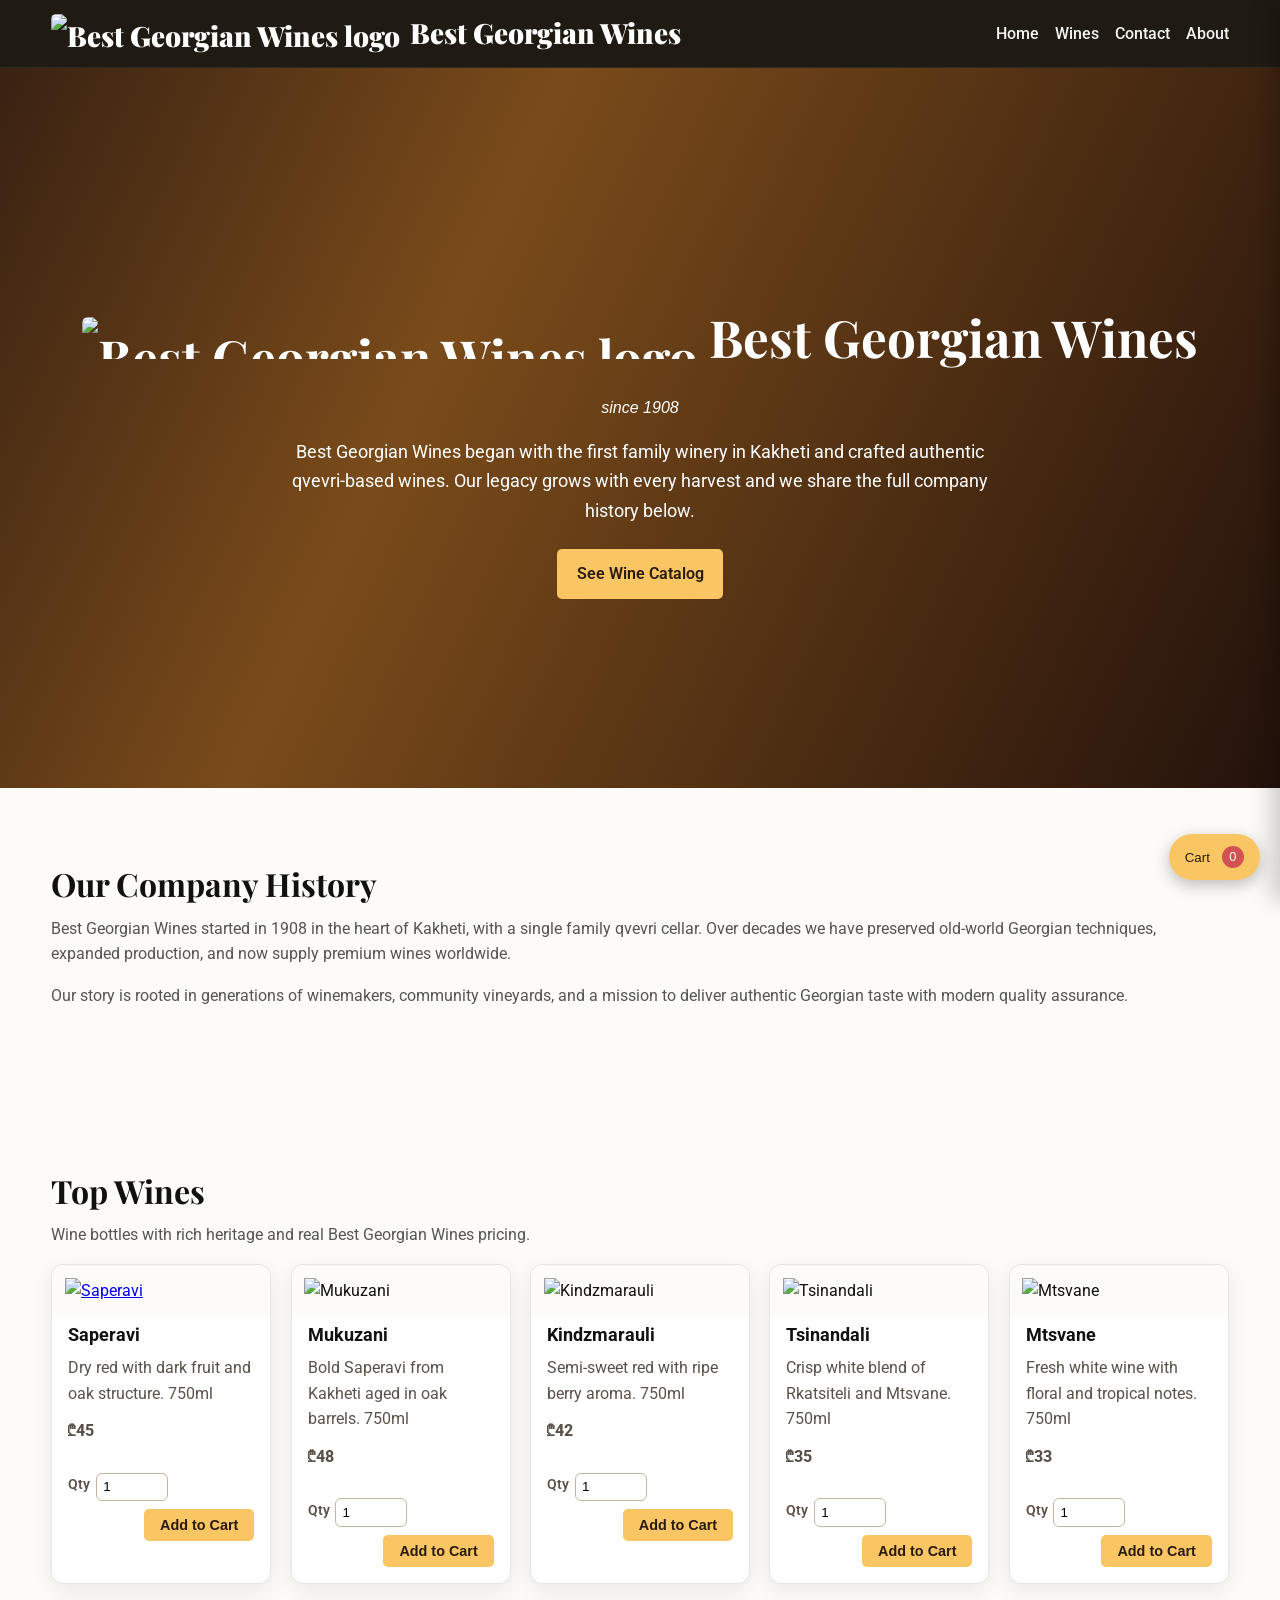
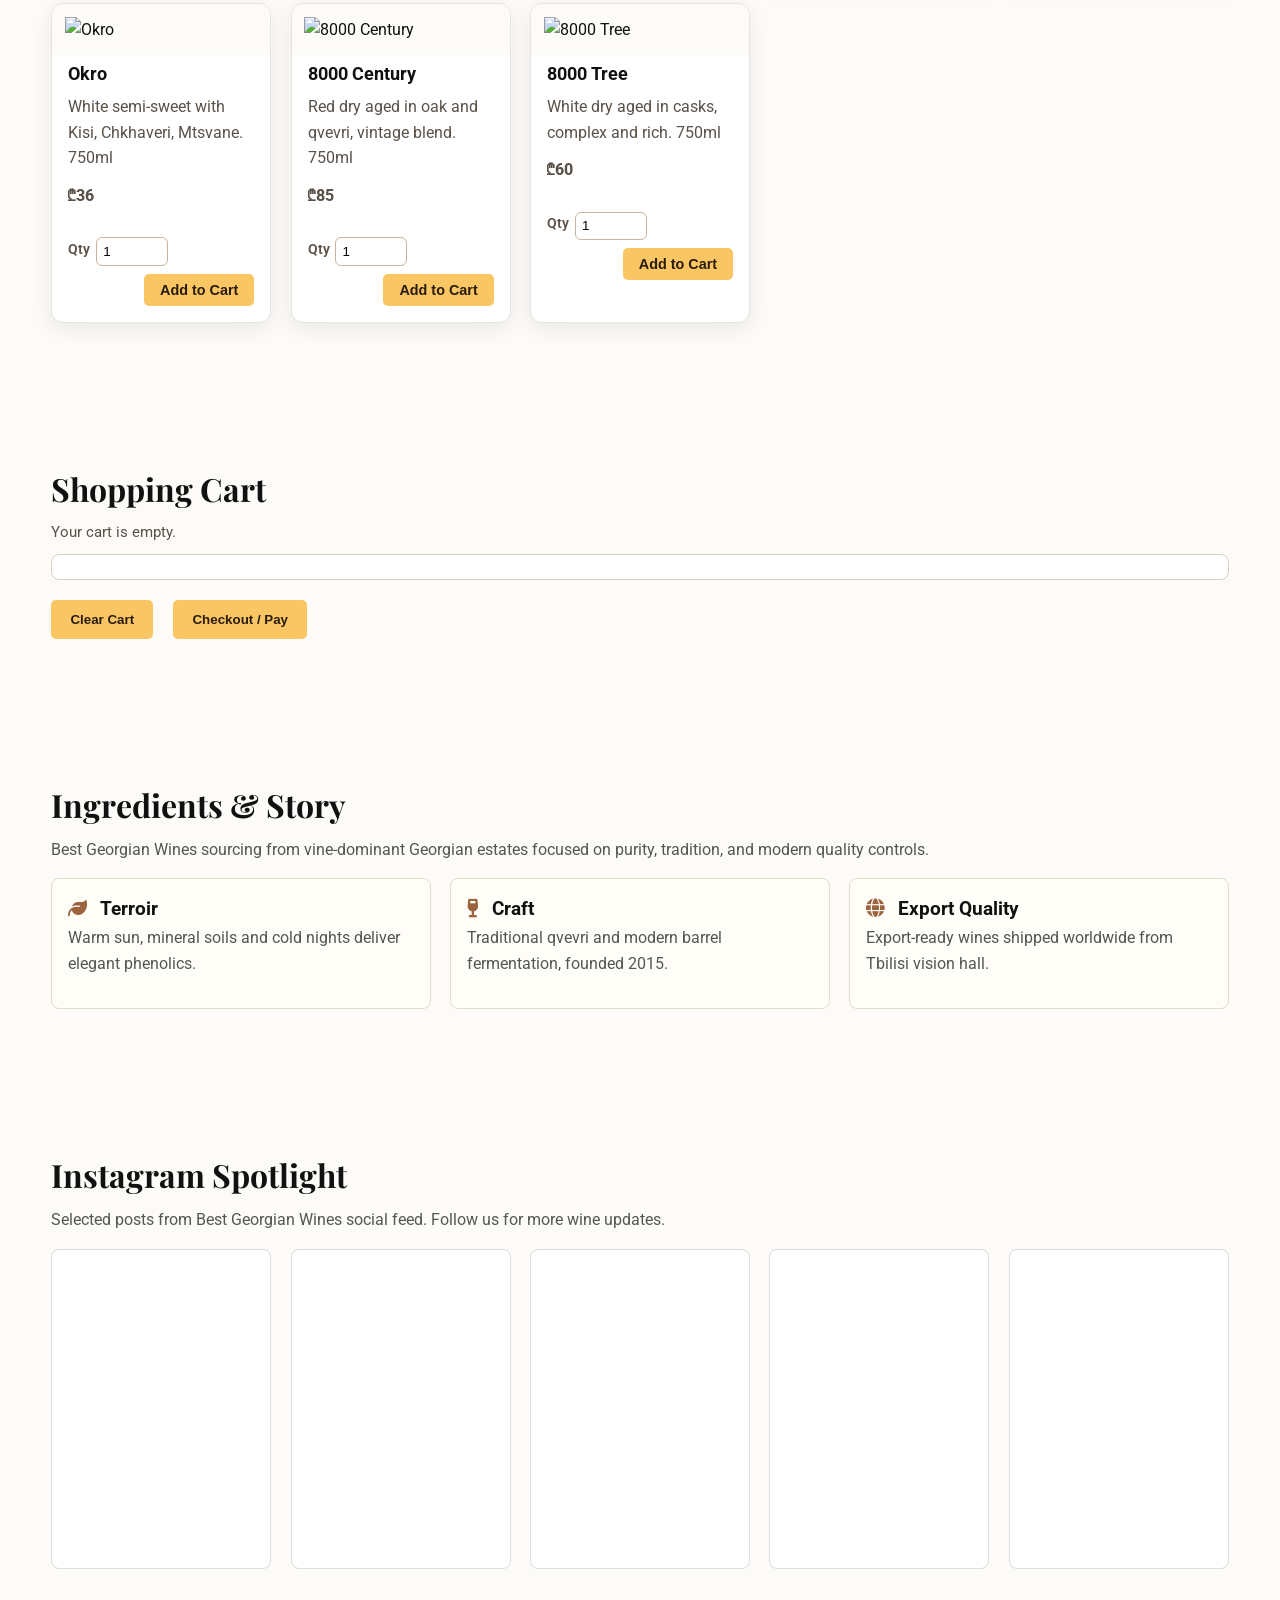
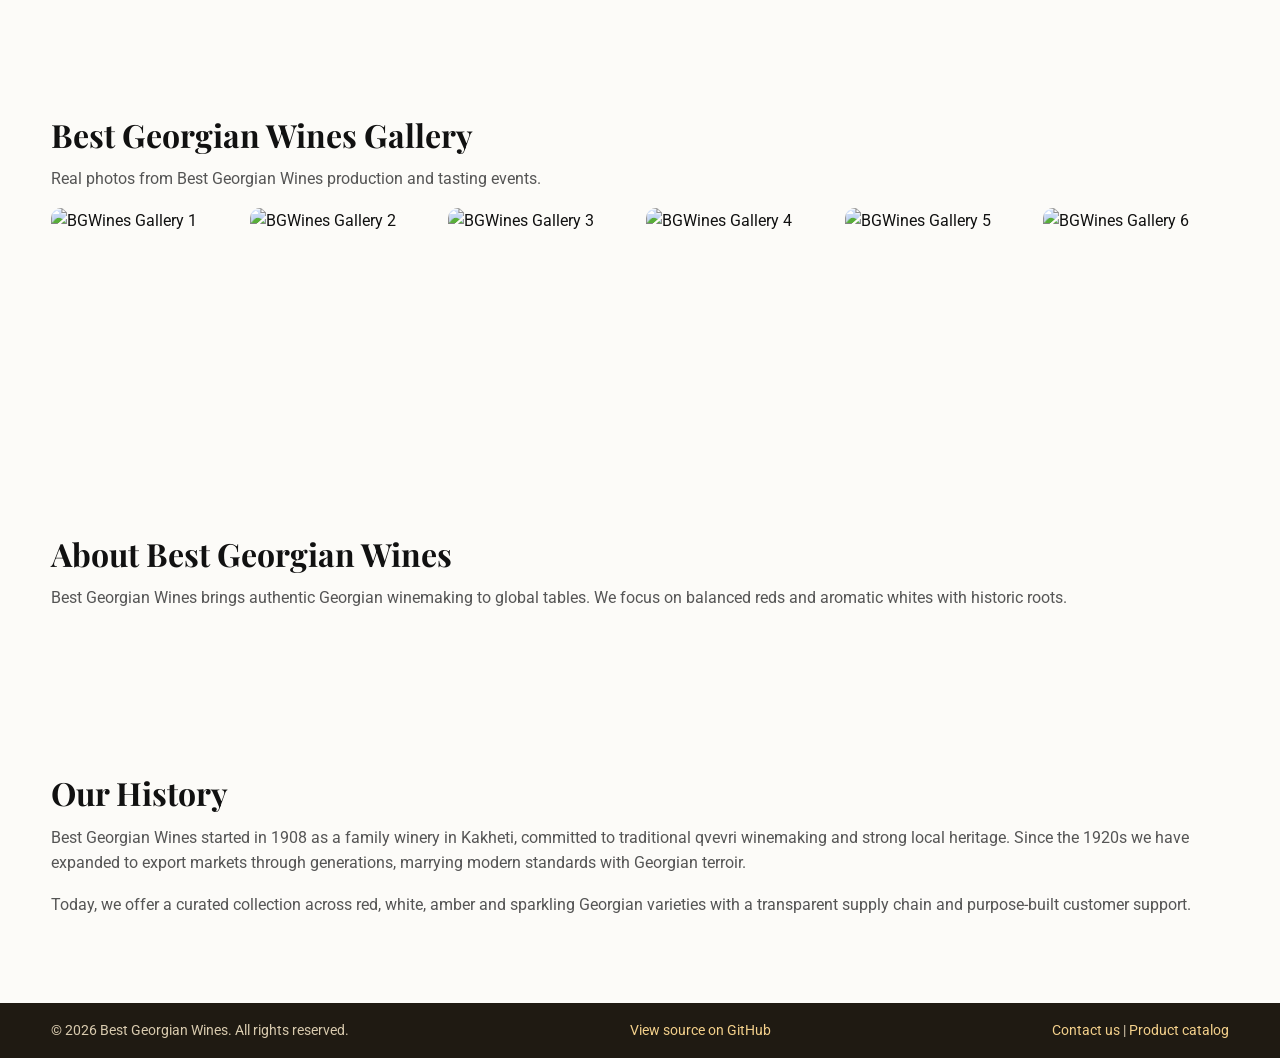
==== commit 331d838f: "Add files via upload" ====
--- a/index.html
+++ b/index.html
@@ -126,6 +126,16 @@
       </div>
     </section>
 
+    <section class="section" id="cart">
+      <div class="container">
+        <h2>Shopping Cart</h2>
+        <p id="cartStatus" aria-live="polite">Your cart is empty.</p>
+        <div id="cartContents" class="cart-content"></div>
+        <button class="btn" id="clearCartBtn" onclick="clearCart()">Clear Cart</button>
+        <button class="btn" id="checkoutCartBtn" onclick="checkoutCart()" style="margin-left:1rem;">Checkout / Pay</button>
+      </div>
+    </section>
+
     <section class="section" id="wine-ingredients">
       <div class="container">
         <h2>Ingredients & Story</h2>
--- a/styles.css
+++ b/styles.css
@@ -30,7 +30,9 @@
 .cards {grid-template-columns: repeat(auto-fit, minmax(220px, 1fr));}
 .card {background: #fff; border: 1px solid #e7e4e1; border-radius: 12px; overflow: hidden; box-shadow: 0 6px 20px rgba(21,17,14,0.08); transition: transform 0.25s ease, box-shadow 0.25s ease;}
 .card:hover {transform: translateY(-6px); box-shadow: 0 10px 26px rgba(21,17,14,0.12);}
-.card img {width: 100%; max-height: 220px; height: auto; object-fit: contain; display: block; padding: 0.8rem; background: #fcfbf8;}
+.card:active {transform: translateY(-2px) scale(0.98);}
+.card img {width: 100%; max-height: 220px; height: auto; object-fit: contain; display: block; padding: 0.8rem; background: #fcfbf8; transition: transform 0.2s ease;}
+.card img:active {transform: scale(0.96);}
 .card h3 {margin: 0.3rem 1rem 0.4rem; font-size: 1.1rem;}
 .card h3 a {color: #2a1b0f; text-decoration: none;}
 .card h3 a:hover {text-decoration: underline;}
